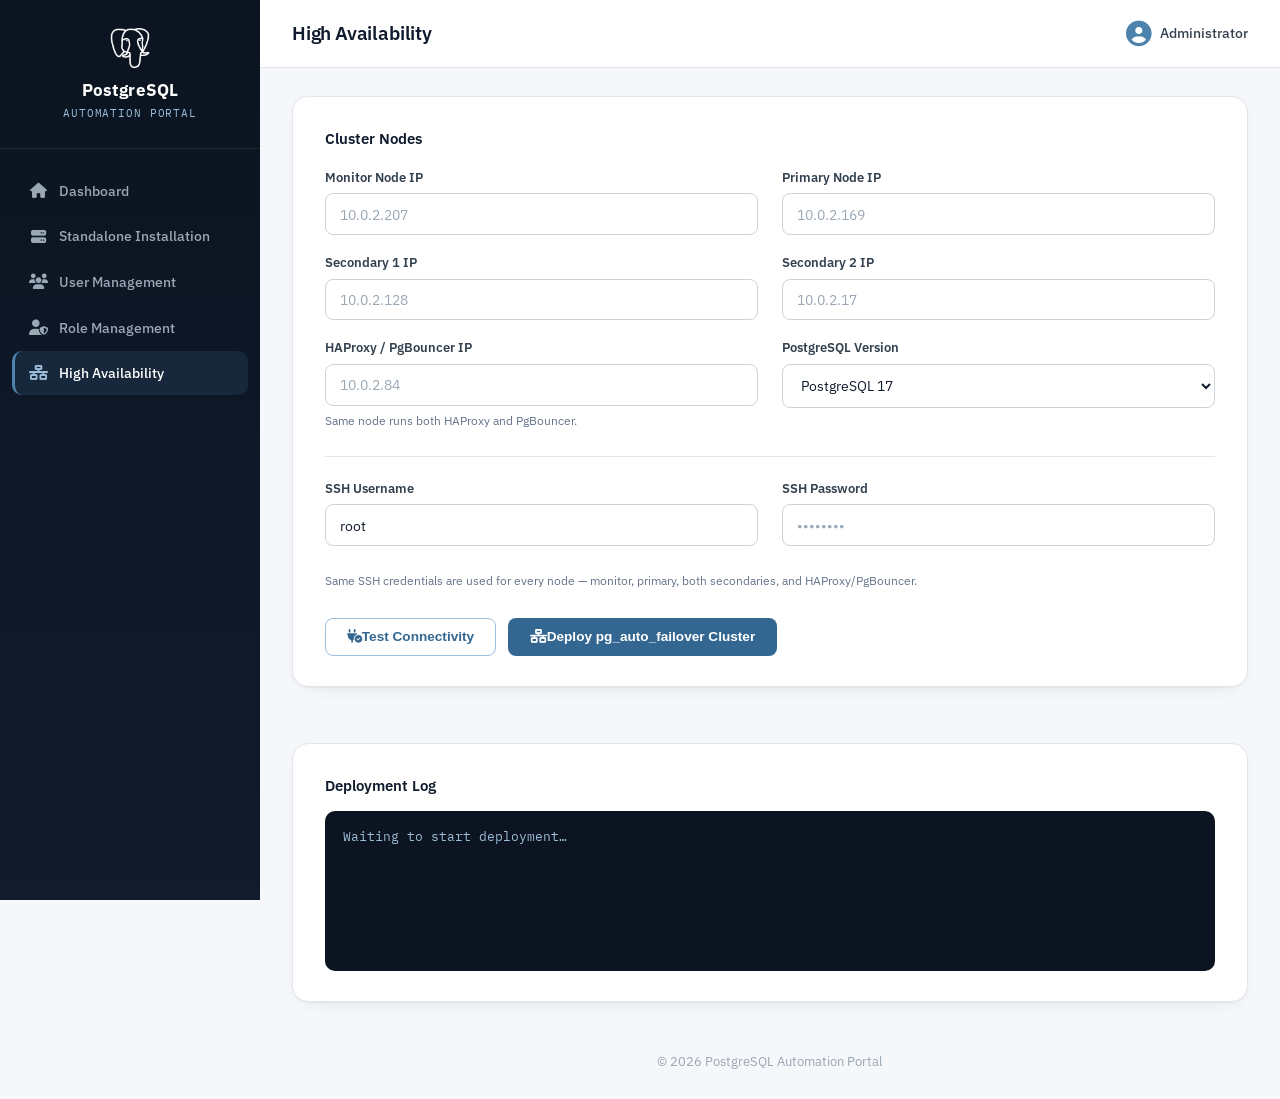
==== frontend/high-availability/index.html @ defca9ce "pgaf:verion:1.0  adding basic files" ====
<!DOCTYPE html>
<html lang="en">

<head>
    <meta charset="UTF-8">
    <meta name="viewport" content="width=device-width, initial-scale=1.0">
    <title>High Availability — PostgreSQL Automation Portal</title>
    <link rel="stylesheet" href="../css/style.css">
    <link rel="stylesheet"
          href="https://cdnjs.cloudflare.com/ajax/libs/font-awesome/6.7.2/css/all.min.css">
</head>

<body>

<div class="sidebar">
    <div class="logo">
        <img src="../images/postgres.png">
        <h2>PostgreSQL</h2>
        <span>Automation Portal</span>
    </div>
    <ul>
        <li>
            <a href="../index.html">
                <i class="fa-solid fa-house"></i>
                Dashboard
            </a>
        </li>
        <li>
            <a href="../standalone/install.html">
                <i class="fa-solid fa-server"></i>
                Standalone Installation
            </a>
        </li>
        <li>
            <a href="../users/index.html">
                <i class="fa-solid fa-users"></i>
                User Management
            </a>
        </li>
        <li>
            <a href="../roles/index.html">
                <i class="fa-solid fa-user-shield"></i>
                Role Management
            </a>
        </li>
        <li class="active">
            <a href="index.html">
                <i class="fa-solid fa-network-wired"></i>
                High Availability
            </a>
        </li>
    </ul>
</div>

<div class="main">
    <header>
        <h1>High Availability</h1>
        <div class="profile">
            <i class="fa-solid fa-circle-user"></i>
            Administrator
        </div>
    </header>

    <div class="result-panel">
        <h3>Cluster Nodes</h3>
        <form id="ha-form" onsubmit="event.preventDefault(); deployHA();" autocomplete="off">

            <div class="form-grid">
                <div class="form-field">
                    <label for="monitor_ip">Monitor Node IP</label>
                    <input type="text" id="monitor_ip" placeholder="10.0.2.207"
                           pattern="^(\d{1,3}\.){3}\d{1,3}$" required autocomplete="off">
                </div>

                <div class="form-field">
                    <label for="primary_ip">Primary Node IP</label>
                    <input type="text" id="primary_ip" placeholder="10.0.2.169"
                           pattern="^(\d{1,3}\.){3}\d{1,3}$" required autocomplete="off">
                </div>

                <div class="form-field">
                    <label for="standby1_ip">Secondary 1 IP</label>
                    <input type="text" id="standby1_ip" placeholder="10.0.2.128"
                           pattern="^(\d{1,3}\.){3}\d{1,3}$" required autocomplete="off">
                </div>

                <div class="form-field">
                    <label for="standby2_ip">Secondary 2 IP</label>
                    <input type="text" id="standby2_ip" placeholder="10.0.2.17"
                           pattern="^(\d{1,3}\.){3}\d{1,3}$" required autocomplete="off">
                </div>

                <div class="form-field">
                    <label for="haproxy_pgbouncer_ip">HAProxy / PgBouncer IP</label>
                    <input type="text" id="haproxy_pgbouncer_ip" placeholder="10.0.2.84"
                           pattern="^(\d{1,3}\.){3}\d{1,3}$" required autocomplete="off">
                    <span class="field-hint">Same node runs both HAProxy and PgBouncer.</span>
                </div>

                <div class="form-field">
                    <label for="postgres_version">PostgreSQL Version</label>
                    <select id="postgres_version" required>
                        <option value="16">PostgreSQL 16</option>
                        <option value="17" selected>PostgreSQL 17</option>
                        <option value="18">PostgreSQL 18</option>
                    </select>
                </div>
            </div>

            <hr>

            <div class="form-grid">
                <div class="form-field">
                    <label for="ssh_user">SSH Username</label>
                    <input type="text" id="ssh_user" placeholder="root" value="root" required>
                </div>

                <div class="form-field">
                    <label for="ssh_password">SSH Password</label>
                    <input type="password" id="ssh_password" placeholder="••••••••"
                           required autocomplete="new-password">
                </div>
            </div>
            <p class="field-hint">
                Same SSH credentials are used for every node — monitor, primary, both secondaries, and HAProxy/PgBouncer.
            </p>

            <div id="connectivity-status" class="connection-status" hidden style="white-space:pre-wrap; font-family:var(--font-mono); font-size:0.8125rem;"></div>

            <div class="result-actions">
                <button type="button" class="btn btn-outline" id="test-connectivity-btn" onclick="testConnectivity()">
                    <i class="fa-solid fa-plug-circle-check"></i>
                    Test Connectivity
                </button>
                <button type="submit" class="btn btn-primary" id="deploy-ha-btn">
                    <i class="fa-solid fa-network-wired"></i>
                    Deploy pg_auto_failover Cluster
                </button>
            </div>
        </form>
    </div>

    <div class="result-panel">
        <h3>Deployment Log</h3>
        <div id="status" class="log-panel">Waiting to start deployment…</div>
    </div>

    <footer>© 2026 PostgreSQL Automation Portal</footer>
</div>

<script src="../js/ha.js"></script>
</body>
</html>
---- frontend/css/style.css ----
/* =========================================================
   PostgreSQL Automation Portal — Dashboard
   Design tokens: elephant-blue primary, ink-navy sidebar,
   IBM Plex Sans (UI) + IBM Plex Mono (data / labels)
   ========================================================= */

@import url('https://fonts.googleapis.com/css2?family=IBM+Plex+Sans:wght@400;500;600;700&family=IBM+Plex+Mono:wght@400;500;600&display=swap');

:root {
  /* color */
  --ink-950: #0B1420;
  --ink-900: #101B2D;
  --ink-800: #16233A;
  --ink-700: #33414F;
  --ink-500: #64748A;
  --ink-300: #9AA7B5;

  --pg-blue-700: #285573;
  --pg-blue-600: #336791; /* postgres elephant blue */
  --pg-blue-500: #4C82AC;
  --pg-blue-300: #9DBEDA;
  --pg-blue-100: #E8EFF5;

  --signal-green: #1F9D55;
  --signal-red: #C6303E;

  --paper-50: #F5F7FA;
  --paper-0: #FFFFFF;
  --line-200: #E2E6EB;
  --line-300: #CBD3DB;

  /* type */
  --font-sans: 'IBM Plex Sans', -apple-system, BlinkMacSystemFont, 'Segoe UI', sans-serif;
  --font-mono: 'IBM Plex Mono', 'SFMono-Regular', Consolas, monospace;

  /* layout */
  --sidebar-w: 260px;
  --header-h: 68px;
  --radius-md: 10px;
  --radius-lg: 16px;
  --shadow-card: 0 1px 2px rgba(16, 27, 45, 0.04), 0 8px 20px -12px rgba(16, 27, 45, 0.12);
  --shadow-card-hover: 0 4px 10px rgba(16, 27, 45, 0.06), 0 16px 32px -14px rgba(51, 103, 145, 0.22);
}

/* ---------- reset ---------- */
* { box-sizing: border-box; }
html { -webkit-text-size-adjust: 100%; }
body {
  margin: 0;
  font-family: var(--font-sans);
  color: var(--ink-700);
  background: var(--paper-50);
  -webkit-font-smoothing: antialiased;
  line-height: 1.5;
}
h1, h2, h3, p { margin: 0; }
ul { list-style: none; margin: 0; padding: 0; }
a { color: inherit; }
img { display: block; max-width: 100%; }

:focus-visible {
  outline: 2px solid var(--pg-blue-500);
  outline-offset: 2px;
  border-radius: 4px;
}

@media (prefers-reduced-motion: reduce) {
  *, *::before, *::after { animation-duration: 0.001ms !important; transition-duration: 0.001ms !important; }
}

/* =========================================================
   Sidebar
   ========================================================= */
.sidebar {
  position: fixed;
  top: 0; left: 0; bottom: 0;
  width: var(--sidebar-w);
  background: linear-gradient(180deg, var(--ink-950), var(--ink-900));
  display: flex;
  flex-direction: column;
  padding: 28px 0 20px;
  overflow-y: auto;
  z-index: 20;
}

.logo {
  display: flex;
  flex-direction: column;
  align-items: center;
  text-align: center;
  padding: 0 20px 26px;
  margin-bottom: 8px;
  border-bottom: 1px solid rgba(255, 255, 255, 0.08);
}
.logo img {
  width: 40px;
  height: 40px;
  object-fit: contain;
  margin-bottom: 10px;
}
.logo h2 {
  font-size: 1.05rem;
  font-weight: 700;
  color: #fff;
  letter-spacing: 0.01em;
}
.logo span {
  font-family: var(--font-mono);
  font-size: 0.6875rem;
  letter-spacing: 0.08em;
  text-transform: uppercase;
  color: var(--pg-blue-300);
  margin-top: 2px;
}

.sidebar ul {
  display: flex;
  flex-direction: column;
  gap: 2px;
  padding: 12px 12px 0;
}

.sidebar li a {
  display: flex;
  align-items: center;
  gap: 12px;
  padding: 11px 14px;
  border-radius: var(--radius-md);
  font-size: 0.9rem;
  font-weight: 500;
  color: var(--ink-300);
  text-decoration: none;
  border-left: 3px solid transparent;
  transition: background 0.15s ease, color 0.15s ease;
}
.sidebar li a i {
  width: 18px;
  text-align: center;
  font-size: 0.95rem;
  color: var(--ink-300);
  transition: color 0.15s ease;
}
.sidebar li a:hover {
  background: rgba(255, 255, 255, 0.05);
  color: #fff;
}
.sidebar li a:hover i { color: var(--pg-blue-300); }

.sidebar li.active a {
  background: rgba(76, 130, 172, 0.16);
  color: #fff;
  border-left-color: var(--pg-blue-500);
}
.sidebar li.active a i { color: var(--pg-blue-300); }

/* =========================================================
   Main
   ========================================================= */
.main {
  margin-left: var(--sidebar-w);
  min-height: 100vh;
  display: flex;
  flex-direction: column;
}

header {
  height: var(--header-h);
  flex: 0 0 auto;
  display: flex;
  align-items: center;
  justify-content: space-between;
  padding: 0 32px;
  background: var(--paper-0);
  border-bottom: 1px solid var(--line-200);
  position: sticky;
  top: 0;
  z-index: 10;
}
header h1 {
  font-size: 1.2rem;
  font-weight: 600;
  color: var(--ink-900);
  letter-spacing: -0.01em;
}
.profile {
  display: flex;
  align-items: center;
  gap: 8px;
  font-size: 0.875rem;
  font-weight: 500;
  color: var(--ink-700);
}
.profile i {
  font-size: 1.6rem;
  color: var(--pg-blue-500);
}

/* ---------- welcome hero ---------- */
.welcome {
  margin: 28px 32px 0;
  padding: 34px 36px;
  border-radius: var(--radius-lg);
  background: linear-gradient(135deg, var(--ink-950) 0%, var(--pg-blue-700) 130%);
  display: flex;
  align-items: center;
  justify-content: space-between;
  gap: 32px;
  color: #fff;
  position: relative;
  overflow: hidden;
}
.welcome::before {
  content: "postgres@automation-portal:~$";
  display: block;
  font-family: var(--font-mono);
  font-size: 0.75rem;
  color: var(--pg-blue-300);
  letter-spacing: 0.02em;
  margin-bottom: 10px;
}
.welcome::after {
  content: "";
  display: inline-block;
  width: 7px;
  height: 14px;
  background: var(--pg-blue-300);
  margin-left: 6px;
  position: absolute;
  top: 34px;
  left: 274px;
  animation: cursor-blink 1.1s steps(1) infinite;
}
@keyframes cursor-blink {
  50% { opacity: 0; }
}
.welcome > div:first-child { max-width: 560px; }
.welcome h2 {
  font-size: 1.75rem;
  font-weight: 600;
  line-height: 1.25;
  letter-spacing: -0.01em;
}
.welcome p {
  margin-top: 10px;
  font-size: 0.95rem;
  color: var(--pg-blue-300);
  line-height: 1.55;
}
.welcome img {
  width: 220px;
  flex: 0 0 auto;
  filter: drop-shadow(0 12px 24px rgba(0, 0, 0, 0.35));
}

/* ---------- section title ---------- */
.section-title {
  margin: 34px 32px 14px;
  font-family: var(--font-mono);
  font-size: 0.75rem;
  font-weight: 600;
  letter-spacing: 0.1em;
  text-transform: uppercase;
  color: var(--ink-500);
}

/* =========================================================
   Cards
   ========================================================= */
.cards {
  margin: 0 32px;
  display: grid;
  grid-template-columns: repeat(auto-fit, minmax(260px, 1fr));
  gap: 18px;
}

.card {
  position: relative;
  display: flex;
  flex-direction: column;
  align-items: flex-start;
  background: var(--paper-0);
  border: 1px solid var(--line-200);
  border-radius: var(--radius-lg);
  padding: 24px 22px 22px;
  box-shadow: var(--shadow-card);
  transition: transform 0.18s ease, box-shadow 0.18s ease, border-color 0.18s ease;
}

.card::before {
  content: "ACTIVE";
  position: absolute;
  top: 16px;
  right: 16px;
  font-family: var(--font-mono);
  font-size: 0.625rem;
  font-weight: 600;
  letter-spacing: 0.07em;
  color: var(--pg-blue-600);
  background: var(--pg-blue-100);
  padding: 3px 9px;
  border-radius: 999px;
}

.card i {
  width: 46px;
  height: 46px;
  display: flex;
  align-items: center;
  justify-content: center;
  border-radius: var(--radius-md);
  background: var(--pg-blue-100);
  color: var(--pg-blue-600);
  font-size: 1.15rem;
  margin-bottom: 16px;
  transition: background 0.18s ease, color 0.18s ease;
}

.card h3 {
  font-size: 1.05rem;
  font-weight: 600;
  color: var(--ink-900);
  margin-bottom: 6px;
}

.card p {
  font-size: 0.875rem;
  color: var(--ink-500);
  line-height: 1.5;
  margin-bottom: 20px;
}

.card a {
  margin-top: auto;
  display: inline-flex;
  align-items: center;
  justify-content: center;
  padding: 0.6rem 1.2rem;
  border-radius: 8px;
  background: var(--pg-blue-600);
  color: #fff;
  font-size: 0.8125rem;
  font-weight: 600;
  text-decoration: none;
  letter-spacing: 0.01em;
  transition: background 0.15s ease, transform 0.15s ease;
}

.card:hover {
  transform: translateY(-3px);
  border-color: var(--pg-blue-300);
  box-shadow: var(--shadow-card-hover);
}
.card:hover a { background: var(--pg-blue-700); }

/* -- planned / not-yet-built modules (href="#") -- */
.card:has(a[href="#"]) {
  background: var(--paper-50);
  border-style: dashed;
}
.card:has(a[href="#"])::before {
  content: "PLANNED";
  color: var(--ink-500);
  background: var(--line-200);
}
.card:has(a[href="#"]) i {
  background: var(--line-200);
  color: var(--ink-500);
}
.card:has(a[href="#"]) a {
  background: transparent;
  color: var(--ink-500);
  border: 1px dashed var(--line-300);
  cursor: default;
  pointer-events: none;
}
.card:has(a[href="#"]):hover {
  transform: none;
  border-color: var(--line-300);
  box-shadow: var(--shadow-card);
}

/* =========================================================
   Status panel
   ========================================================= */
.status-panel {
  margin: 32px 32px 0;
  background: var(--paper-0);
  border: 1px solid var(--line-200);
  border-radius: var(--radius-lg);
  display: grid;
  grid-template-columns: repeat(3, 1fr);
}
.status-panel > div {
  padding: 20px 26px;
  border-left: 1px solid var(--line-200);
}
.status-panel > div:first-child { border-left: none; }

.status-panel h3 {
  font-family: var(--font-mono);
  font-size: 0.6875rem;
  font-weight: 600;
  letter-spacing: 0.08em;
  text-transform: uppercase;
  color: var(--ink-500);
  margin-bottom: 6px;
}
.status-panel p {
  font-family: var(--font-mono);
  font-size: 0.9rem;
  font-weight: 500;
  color: var(--ink-900);
}
.status-panel p.online {
  color: var(--signal-green);
  font-weight: 600;
}

/* =========================================================
   Footer
   ========================================================= */
footer {
  margin-top: auto;
  padding: 22px 32px 28px;
  text-align: center;
  font-size: 0.8125rem;
  color: var(--ink-300);
}

/* =========================================================
   Responsive
   ========================================================= */
@media (max-width: 900px) {
  .sidebar {
    position: relative;
    width: 100%;
    height: auto;
    flex-direction: row;
    align-items: center;
    padding: 12px 16px;
    gap: 16px;
  }
  .logo {
    flex-direction: row;
    border-bottom: none;
    padding: 0;
    margin-bottom: 0;
  }
  .logo img { width: 28px; height: 28px; margin-bottom: 0; margin-right: 8px; }
  .logo span { display: none; }
  .sidebar ul {
    flex-direction: row;
    padding: 0;
    overflow-x: auto;
    gap: 4px;
  }
  .sidebar li a { padding: 8px 12px; border-left: none; border-bottom: 3px solid transparent; white-space: nowrap; }
  .sidebar li.active a { border-left-color: transparent; border-bottom-color: var(--pg-blue-500); }
  .main { margin-left: 0; }
  .welcome { flex-direction: column; align-items: flex-start; }
  .welcome img { width: 160px; }
  .welcome::after { display: none; }
}

@media (max-width: 640px) {
  .cards { grid-template-columns: 1fr; margin: 0 16px; }
  .welcome, .status-panel, .section-title, header { margin-left: 16px; margin-right: 16px; }
  header { padding: 0 16px; }
  .status-panel { grid-template-columns: 1fr; }
  .status-panel > div { border-left: none; border-top: 1px solid var(--line-200); }
  .status-panel > div:first-child { border-top: none; }
  .welcome { padding: 26px 22px; }
}

/* =========================================================
   Deployment result page + shared summary table / buttons
   ========================================================= */
.result-panel {
  margin: 28px 32px;
  background: var(--paper-0);
  border: 1px solid var(--line-200);
  border-radius: var(--radius-lg);
  padding: 30px 32px;
  box-shadow: var(--shadow-card);
}

.result-status {
  display: flex;
  align-items: center;
  gap: 10px;
  font-size: 1.05rem;
  font-weight: 600;
}
.result-status i { font-size: 1.2rem; }
.result-status.success { color: var(--signal-green); }
.result-status.error { color: var(--signal-red); }

.result-panel hr {
  border: none;
  border-top: 1px solid var(--line-200);
  margin: 22px 0;
}
.result-panel h3 {
  font-size: 0.95rem;
  font-weight: 600;
  color: var(--ink-900);
  margin-bottom: 12px;
}
.result-panel pre {
  margin-top: 14px;
  padding: 14px 16px;
  background: var(--ink-950);
  color: #F2C7C7;
  border-radius: var(--radius-md);
  font-family: var(--font-mono);
  font-size: 0.8125rem;
  overflow-x: auto;
}

.summary-table {
  width: 100%;
  border-collapse: collapse;
  font-family: var(--font-mono);
  font-size: 0.875rem;
}
.summary-table th, .summary-table td {
  padding: 10px 14px;
  border: 1px solid var(--line-200);
  text-align: left;
}
.summary-table th {
  background: var(--paper-50);
  color: var(--ink-500);
  font-family: var(--font-sans);
  font-size: 0.75rem;
  font-weight: 600;
  letter-spacing: 0.05em;
  text-transform: uppercase;
}
.summary-table td:first-child {
  color: var(--ink-700);
  font-weight: 500;
  white-space: nowrap;
}

.result-actions {
  display: flex;
  gap: 12px;
  margin-top: 28px;
}

.btn {
  display: inline-flex;
  align-items: center;
  justify-content: center;
  padding: 0.65rem 1.3rem;
  border-radius: 8px;
  font-size: 0.85rem;
  font-weight: 600;
  text-decoration: none;
  transition: background 0.15s ease, transform 0.15s ease;
}
.btn-primary { background: var(--pg-blue-600); color: #fff; border: 1px solid transparent; }
.btn-primary:hover { background: var(--pg-blue-700); }
.btn-outline { background: transparent; color: var(--pg-blue-600); border: 1px solid var(--pg-blue-300); }
.btn-outline:hover { background: var(--pg-blue-100); }

.empty-state {
  text-align: center;
  padding: 60px 20px;
  color: var(--ink-500);
}
.empty-state i { font-size: 2rem; color: var(--pg-blue-300); margin-bottom: 14px; display: block; }
.empty-state p { margin-bottom: 4px; }

@media (max-width: 640px) {
  .result-panel { margin: 0 16px; padding: 22px 20px; }
  .result-actions { flex-direction: column; }
}

/* =========================================================
   Install form (standalone/install.html)
   ========================================================= */
.form-grid {
  display: grid;
  grid-template-columns: repeat(2, 1fr);
  gap: 18px 24px;
  margin: 18px 0 26px;
}

.form-field {
  display: flex;
  flex-direction: column;
  gap: 6px;
}
.form-field label {
  font-size: 0.8125rem;
  font-weight: 600;
  color: var(--ink-700);
}
.form-field input,
.form-field select {
  padding: 0.65rem 0.85rem;
  border: 1px solid var(--line-300);
  border-radius: 8px;
  font-family: var(--font-sans);
  font-size: 0.9rem;
  color: var(--ink-900);
  background: var(--paper-0);
  transition: border-color 0.15s ease, box-shadow 0.15s ease;
}
.form-field input::placeholder { color: var(--ink-300); }
.form-field input:focus,
.form-field select:focus {
  outline: none;
  border-color: var(--pg-blue-500);
  box-shadow: 0 0 0 3px var(--pg-blue-100);
}
.form-field input:invalid:not(:placeholder-shown) {
  border-color: var(--signal-red);
}

.btn:disabled {
  opacity: 0.6;
  cursor: not-allowed;
  pointer-events: none;
}

/* ---------- deployment log ---------- */
.log-panel {
  margin-top: 14px;
  min-height: 160px;
  max-height: 340px;
  overflow-y: auto;
  padding: 16px 18px;
  background: var(--ink-950);
  color: var(--pg-blue-300);
  font-family: var(--font-mono);
  font-size: 0.8125rem;
  line-height: 1.6;
  border-radius: var(--radius-md);
  white-space: pre-wrap;
  word-break: break-word;
}
.log-panel pre {
  margin: 8px 0 0;
  background: transparent;
  padding: 0;
  color: inherit;
  font-family: var(--font-mono);
  white-space: pre-wrap;
}
.log-panel .log-error {
  color: #F2A9A9;
  font-weight: 600;
}
.log-panel .log-success {
  color: #8FE3B0;
  font-weight: 600;
}

/* If any table content ends up inside the dark log panel, re-theme it —
   .summary-table's default light-background colors are unreadable here. */
.log-panel table {
  width: 100%;
  border-collapse: collapse;
  margin-top: 10px;
  font-family: var(--font-mono);
  font-size: 0.8125rem;
}
.log-panel th,
.log-panel td {
  padding: 8px 12px;
  border: 1px solid rgba(255, 255, 255, 0.12);
  text-align: left;
  color: #E7EEF6;
}
.log-panel th {
  background: rgba(255, 255, 255, 0.06);
  color: var(--pg-blue-300);
  font-family: var(--font-sans);
  font-size: 0.6875rem;
  font-weight: 600;
  letter-spacing: 0.05em;
  text-transform: uppercase;
}
.log-panel tr:nth-child(even) td {
  background: rgba(255, 255, 255, 0.03);
}
.log-panel td:first-child {
  color: var(--pg-blue-300);
}
.log-panel td:last-child {
  color: #FFFFFF;
  font-weight: 500;
}
.log-panel h3 {
  color: #FFFFFF;
  font-family: var(--font-sans);
  font-size: 0.85rem;
  margin: 14px 0 4px;
}
.log-panel hr {
  border: none;
  border-top: 1px solid rgba(255, 255, 255, 0.1);
  margin: 12px 0;
}

@media (max-width: 640px) {
  .form-grid { grid-template-columns: 1fr; }
}

/* =========================================================
   User Management — connection status, action cards, modals
   ========================================================= */
.connection-status {
  margin-top: 16px;
  padding: 12px 16px;
  border-radius: var(--radius-md);
  font-size: 0.875rem;
  font-weight: 600;
  font-family: var(--font-mono);
}
.connection-status.log-success { background: rgba(31, 157, 85, 0.1); color: var(--signal-green); }
.connection-status.log-error { background: rgba(198, 48, 62, 0.08); color: var(--signal-red); }

.connection-summary {
  font-family: var(--font-mono);
  font-size: 0.875rem;
  color: var(--pg-blue-700);
  background: var(--pg-blue-100);
  display: inline-block;
  padding: 6px 12px;
  border-radius: 6px;
  margin-top: 4px;
}

/* action cards: same shell as .card, no ACTIVE/PLANNED corner badge,
   button instead of link */
.card--action::before { content: none; }
.card--action .btn { margin-top: auto; width: 100%; }

.checkbox-row {
  display: flex;
  align-items: center;
  gap: 8px;
  font-size: 0.875rem;
  color: var(--ink-700);
  margin-bottom: 10px;
}
.checkbox-row input { width: 16px; height: 16px; accent-color: var(--pg-blue-600); }
.checkbox-row label { font-weight: 500; }

.field-hint {
  font-weight: 400;
  color: var(--ink-500);
  font-size: 0.75rem;
}

.modal-status {
  margin: 6px 0 4px;
  font-size: 0.8125rem;
  font-weight: 600;
}
.modal-status.log-success { color: var(--signal-green); }
.modal-status.log-error { color: var(--signal-red); }

/* ---------- modal overlay ---------- */
.modal-overlay {
  position: fixed;
  inset: 0;
  background: rgba(11, 20, 32, 0.55);
  display: flex;
  align-items: center;
  justify-content: center;
  padding: 20px;
  z-index: 50;
}
.modal-overlay[hidden] { display: none; }

.modal {
  background: var(--paper-0);
  border-radius: var(--radius-lg);
  padding: 28px 30px;
  width: 440px;
  max-width: 100%;
  max-height: 90vh;
  overflow-y: auto;
  box-shadow: var(--shadow-card-hover);
}
.modal h3 {
  font-size: 1.05rem;
  font-weight: 600;
  color: var(--ink-900);
  margin-bottom: 18px;
}
.modal .form-field {
  margin-bottom: 14px;
}
.modal select {
  padding: 0.65rem 0.85rem;
  border: 1px solid var(--line-300);
  border-radius: 8px;
  font-family: var(--font-sans);
  font-size: 0.9rem;
  color: var(--ink-900);
  background: var(--paper-0);
}
.modal-actions {
  display: flex;
  justify-content: flex-end;
  gap: 10px;
  margin-top: 20px;
}

@media (max-width: 640px) {
  .modal { width: 100%; padding: 22px 20px; }
}

.table-picker {
  max-height: 160px;
  overflow-y: auto;
  border: 1px solid var(--line-300);
  border-radius: 8px;
  padding: 10px 12px;
}
.table-picker .checkbox-row {
  margin-bottom: 6px;
}
.table-picker .checkbox-row:last-child {
  margin-bottom: 0;
}

/* =========================================================
   RBAC / Custom access model toggle (users/create.html)
   ========================================================= */
.access-model-toggle {
  display: flex;
  gap: 14px;
  margin: 14px 0 20px;
}
.access-option {
  flex: 1;
  display: flex;
  align-items: flex-start;
  gap: 10px;
  padding: 14px 16px;
  border: 2px solid var(--line-200);
  border-radius: var(--radius-md);
  cursor: pointer;
  transition: border-color 0.15s ease, background 0.15s ease;
}
.access-option input[type="radio"] { margin-top: 2px; accent-color: var(--pg-blue-600); }
.access-option:has(input:checked) {
  border-color: var(--pg-blue-500);
  background: var(--pg-blue-100);
}
.access-label {
  display: flex;
  flex-direction: column;
  gap: 3px;
}
.access-label i { color: var(--pg-blue-600); font-size: 1rem; margin-bottom: 2px; }
.access-label strong { font-size: 0.9rem; color: var(--ink-900); }
.access-label small { font-size: 0.775rem; color: var(--ink-500); line-height: 1.4; }

@media (max-width: 640px) {
  .access-model-toggle { flex-direction: column; }
}

.btn-danger { background: var(--signal-red); color: #fff; border: 1px solid transparent; }
.btn-danger:hover { background: #A82634; }
.btn-danger:disabled { opacity: 0.5; cursor: not-allowed; }
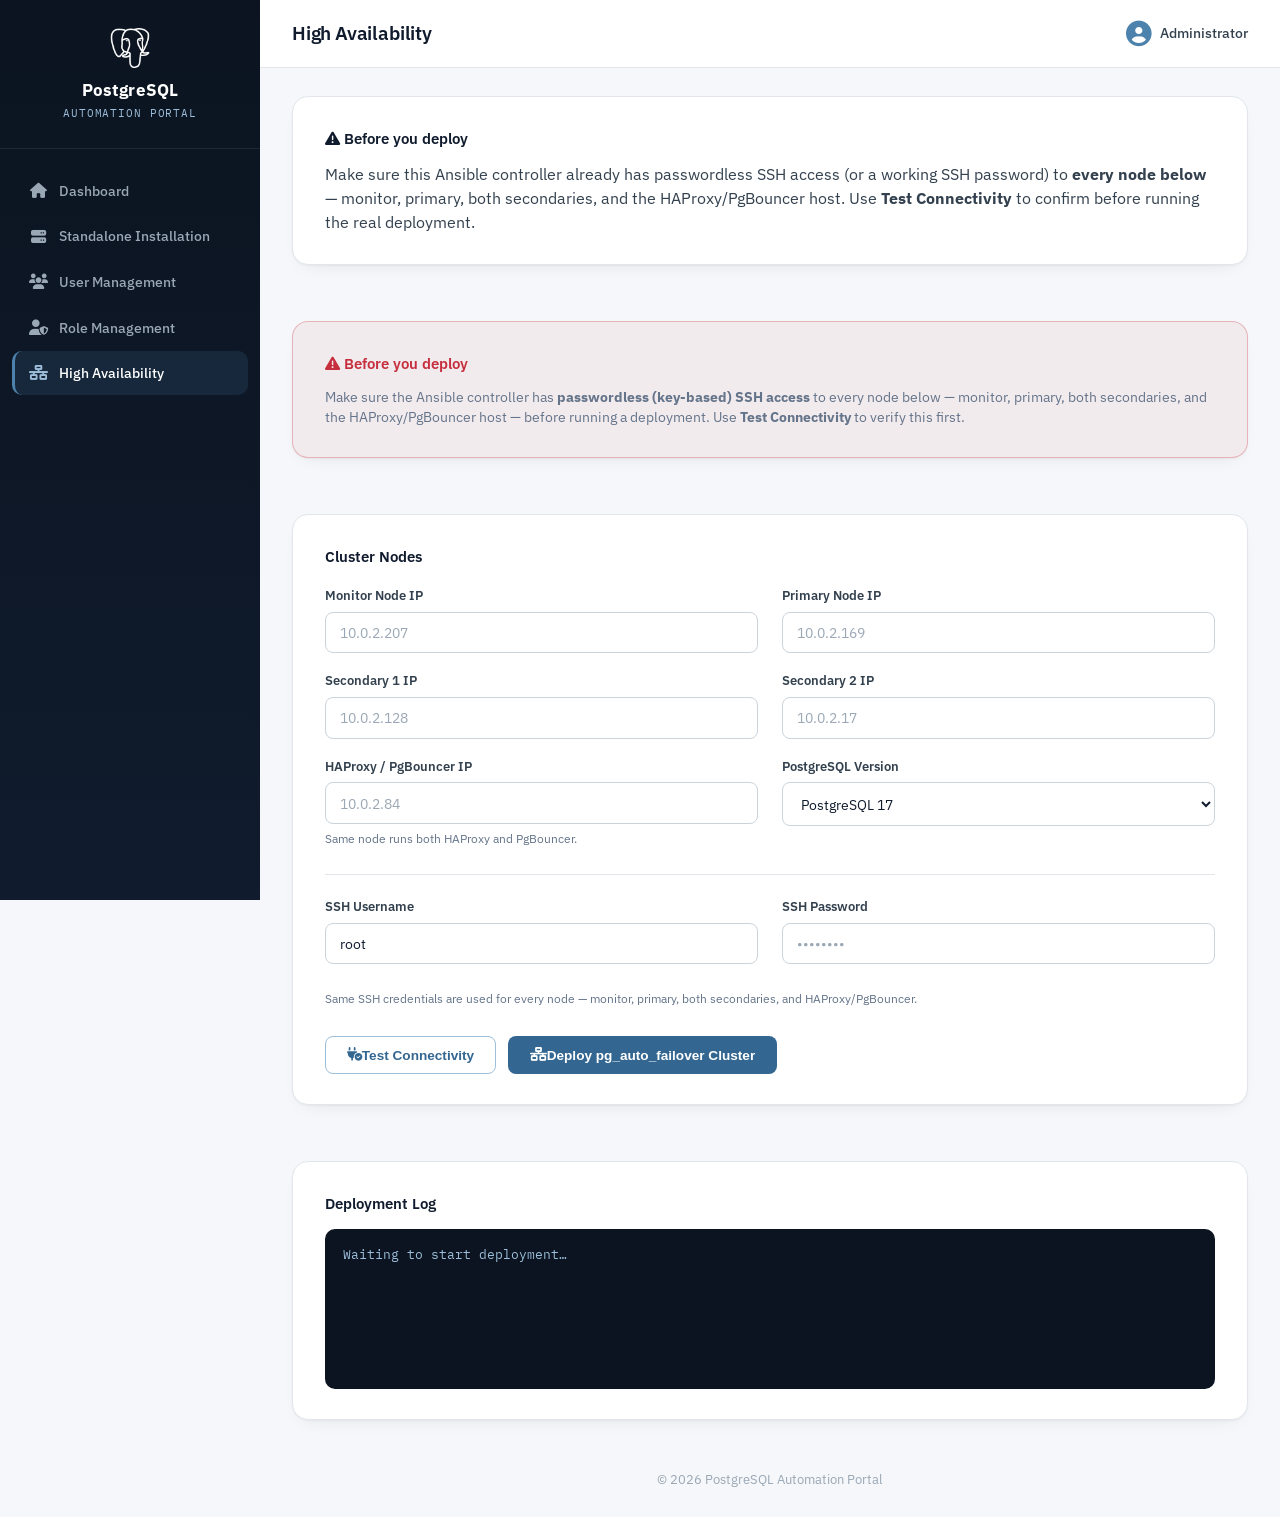
==== commit 7d768201: "changes the jenkins files" ====
--- a/frontend/high-availability/index.html
+++ b/frontend/high-availability/index.html
@@ -60,6 +60,28 @@
             Administrator
         </div>
     </header>
+
+    <div class="result-panel prereq-banner">
+        <h3><i class="fa-solid fa-triangle-exclamation"></i> Before you deploy</h3>
+        <p>
+            Make sure this Ansible controller already has passwordless SSH access
+            (or a working SSH password) to <strong>every node below</strong> — monitor,
+            primary, both secondaries, and the HAProxy/PgBouncer host. Use
+            <strong>Test Connectivity</strong> to confirm before running the real deployment.
+        </p>
+    </div>
+
+    <div class="result-panel" style="background:rgba(198,48,62,0.06); border-color:rgba(198,48,62,0.3);">
+        <h3 style="color:var(--signal-red);">
+            <i class="fa-solid fa-triangle-exclamation"></i>
+            Before you deploy
+        </h3>
+        <p class="field-hint" style="font-size:0.85rem;">
+            Make sure the Ansible controller has <strong>passwordless (key-based) SSH access</strong>
+            to every node below — monitor, primary, both secondaries, and the HAProxy/PgBouncer host —
+            before running a deployment. Use <strong>Test Connectivity</strong> to verify this first.
+        </p>
+    </div>
 
     <div class="result-panel">
         <h3>Cluster Nodes</h3>
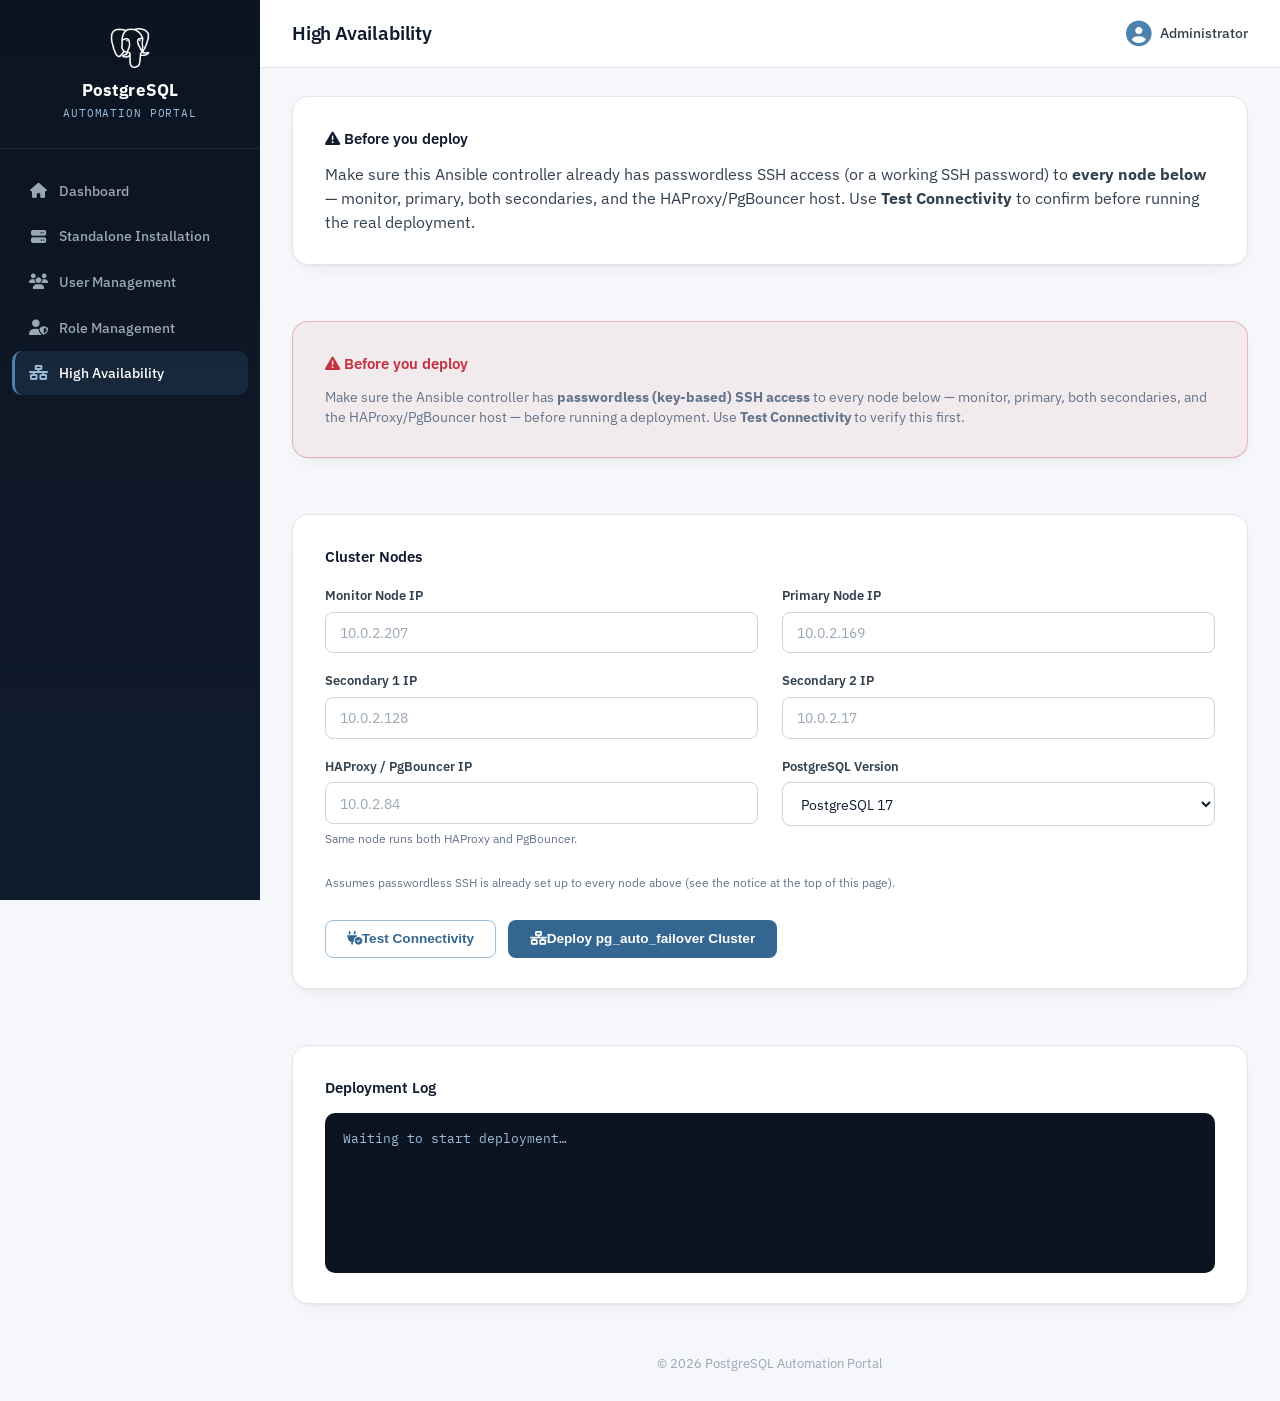
==== commit 95dbad8c: "adding the connection activity" ====
--- a/frontend/high-availability/index.html
+++ b/frontend/high-availability/index.html
@@ -129,22 +129,8 @@
                 </div>
             </div>
 
-            <hr>
-
-            <div class="form-grid">
-                <div class="form-field">
-                    <label for="ssh_user">SSH Username</label>
-                    <input type="text" id="ssh_user" placeholder="root" value="root" required>
-                </div>
-
-                <div class="form-field">
-                    <label for="ssh_password">SSH Password</label>
-                    <input type="password" id="ssh_password" placeholder="••••••••"
-                           required autocomplete="new-password">
-                </div>
-            </div>
             <p class="field-hint">
-                Same SSH credentials are used for every node — monitor, primary, both secondaries, and HAProxy/PgBouncer.
+                Assumes passwordless SSH is already set up to every node above (see the notice at the top of this page).
             </p>
 
             <div id="connectivity-status" class="connection-status" hidden style="white-space:pre-wrap; font-family:var(--font-mono); font-size:0.8125rem;"></div>
